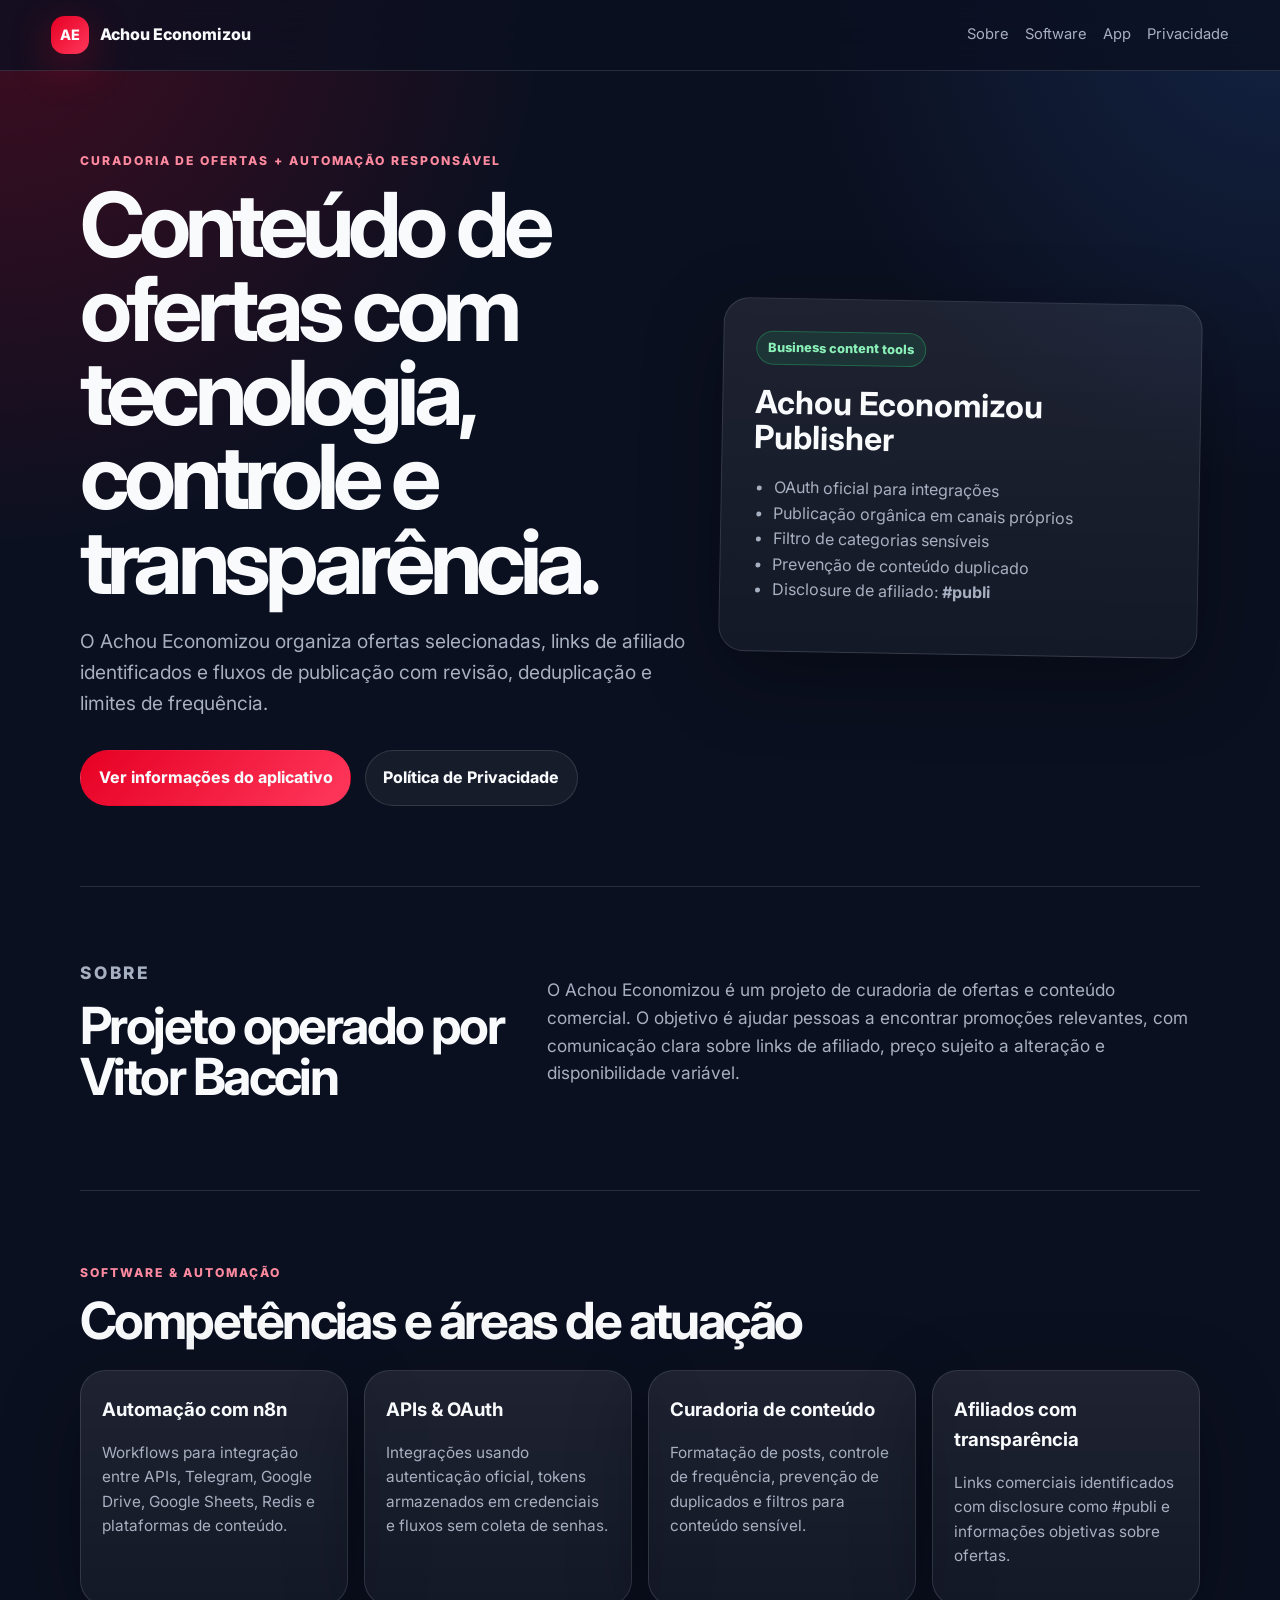
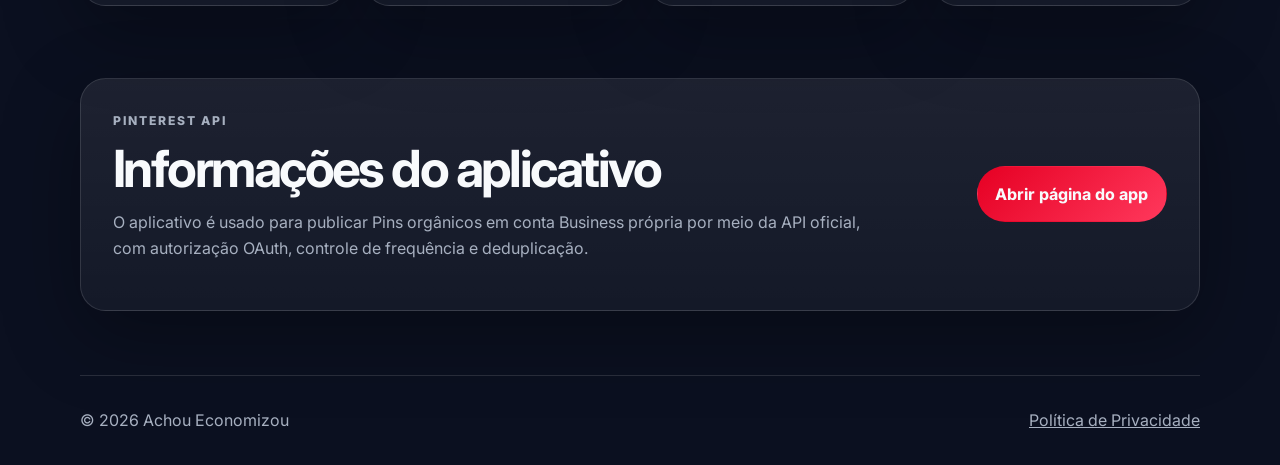
==== index.html @ 41365e76 "Create Achou Economizou public site" ====
<!doctype html>
<html lang="pt-BR">
<head>
  <meta charset="utf-8" />
  <meta name="viewport" content="width=device-width, initial-scale=1" />
  <title>Achou Economizou | Automação, Afiliados e Software</title>
  <meta name="description" content="Site oficial do Achou Economizou, projeto de curadoria de ofertas, automações de conteúdo e desenvolvimento de software por Vitor Baccin." />
  <meta property="og:title" content="Achou Economizou" />
  <meta property="og:description" content="Curadoria de ofertas, automações responsáveis e desenvolvimento de software." />
  <meta name="theme-color" content="#111827" />
  <link rel="preconnect" href="https://fonts.googleapis.com">
  <link rel="preconnect" href="https://fonts.gstatic.com" crossorigin>
  <link href="https://fonts.googleapis.com/css2?family=Inter:wght@400;500;600;700;800&display=swap" rel="stylesheet">
  <link rel="stylesheet" href="./styles.css" />
</head>
<body>
  <header class="nav">
    <a class="brand" href="./" aria-label="Achou Economizou home">
      <span class="brand-mark">AE</span>
      <span>Achou Economizou</span>
    </a>
    <nav>
      <a href="#sobre">Sobre</a>
      <a href="#software">Software</a>
      <a href="./pinterest-app/">App</a>
      <a href="./privacy-policy/">Privacidade</a>
    </nav>
  </header>

  <main>
    <section class="hero">
      <div class="hero-copy">
        <p class="eyebrow">Curadoria de ofertas + automação responsável</p>
        <h1>Conteúdo de ofertas com tecnologia, controle e transparência.</h1>
        <p class="lead">O Achou Economizou organiza ofertas selecionadas, links de afiliado identificados e fluxos de publicação com revisão, deduplicação e limites de frequência.</p>
        <div class="actions">
          <a class="button primary" href="./pinterest-app/">Ver informações do aplicativo</a>
          <a class="button" href="./privacy-policy/">Política de Privacidade</a>
        </div>
      </div>
      <div class="hero-card" aria-label="Resumo do projeto">
        <div class="status-pill">Business content tools</div>
        <h2>Achou Economizou Publisher</h2>
        <ul>
          <li>OAuth oficial para integrações</li>
          <li>Publicação orgânica em canais próprios</li>
          <li>Filtro de categorias sensíveis</li>
          <li>Prevenção de conteúdo duplicado</li>
          <li>Disclosure de afiliado: <strong>#publi</strong></li>
        </ul>
      </div>
    </section>

    <section id="sobre" class="section grid-two">
      <div>
        <p class="eyebrow">Sobre</p>
        <h2>Projeto operado por Vitor Baccin</h2>
      </div>
      <p>O Achou Economizou é um projeto de curadoria de ofertas e conteúdo comercial. O objetivo é ajudar pessoas a encontrar promoções relevantes, com comunicação clara sobre links de afiliado, preço sujeito a alteração e disponibilidade variável.</p>
    </section>

    <section id="software" class="section">
      <p class="eyebrow">Software & automação</p>
      <h2>Competências e áreas de atuação</h2>
      <div class="cards">
        <article class="card"><h3>Automação com n8n</h3><p>Workflows para integração entre APIs, Telegram, Google Drive, Google Sheets, Redis e plataformas de conteúdo.</p></article>
        <article class="card"><h3>APIs & OAuth</h3><p>Integrações usando autenticação oficial, tokens armazenados em credenciais e fluxos sem coleta de senhas.</p></article>
        <article class="card"><h3>Curadoria de conteúdo</h3><p>Formatação de posts, controle de frequência, prevenção de duplicados e filtros para conteúdo sensível.</p></article>
        <article class="card"><h3>Afiliados com transparência</h3><p>Links comerciais identificados com disclosure como #publi e informações objetivas sobre ofertas.</p></article>
      </div>
    </section>

    <section class="section callout">
      <div>
        <p class="eyebrow">Pinterest API</p>
        <h2>Informações do aplicativo</h2>
        <p>O aplicativo é usado para publicar Pins orgânicos em conta Business própria por meio da API oficial, com autorização OAuth, controle de frequência e deduplicação.</p>
      </div>
      <a class="button primary" href="./pinterest-app/">Abrir página do app</a>
    </section>
  </main>

  <footer>
    <span>© <span id="year"></span> Achou Economizou</span>
    <a href="./privacy-policy/">Política de Privacidade</a>
  </footer>
  <script>document.getElementById('year').textContent = new Date().getFullYear();</script>
</body>
</html>
---- styles.css ----
:root{--bg:#0b1020;--panel:#111827;--panel2:#172033;--text:#f8fafc;--muted:#a7b0c0;--line:rgba(255,255,255,.12);--accent:#e60023;--accent2:#ff385c;--green:#28c76f;--shadow:0 24px 80px rgba(0,0,0,.32)}*{box-sizing:border-box}html{scroll-behavior:smooth}body{margin:0;font-family:Inter,system-ui,-apple-system,Segoe UI,sans-serif;background:radial-gradient(circle at top left,rgba(230,0,35,.24),transparent 34rem),radial-gradient(circle at top right,rgba(59,130,246,.16),transparent 30rem),var(--bg);color:var(--text);line-height:1.6}a{color:inherit}.nav{position:sticky;top:0;z-index:5;display:flex;align-items:center;justify-content:space-between;gap:1rem;padding:1rem clamp(1rem,4vw,4rem);background:rgba(11,16,32,.78);backdrop-filter:blur(18px);border-bottom:1px solid var(--line)}.brand{display:flex;align-items:center;gap:.7rem;font-weight:800;text-decoration:none}.brand-mark{display:grid;place-items:center;width:2.35rem;height:2.35rem;border-radius:.85rem;background:linear-gradient(135deg,var(--accent),var(--accent2));box-shadow:0 12px 40px rgba(230,0,35,.35);font-size:.9rem}.nav nav{display:flex;gap:1rem;flex-wrap:wrap}.nav nav a{font-size:.92rem;color:var(--muted);text-decoration:none}.nav nav a:hover{color:var(--text)}main{width:min(1120px,calc(100% - 2rem));margin:auto}.hero{display:grid;grid-template-columns:1.12fr .88fr;gap:2rem;align-items:center;min-height:72vh;padding:5rem 0}.eyebrow{margin:0 0 .8rem;color:#ff8aa0;text-transform:uppercase;letter-spacing:.16em;font-weight:800;font-size:.76rem}.hero h1{font-size:clamp(2.6rem,7vw,5.8rem);line-height:.94;letter-spacing:-.065em;margin:0 0 1.4rem}.lead{font-size:1.2rem;color:var(--muted);max-width:42rem}.actions{display:flex;gap:.85rem;flex-wrap:wrap;margin-top:2rem}.button{display:inline-flex;align-items:center;justify-content:center;border:1px solid var(--line);border-radius:999px;padding:.88rem 1.1rem;text-decoration:none;font-weight:750;background:rgba(255,255,255,.05)}.button.primary{background:linear-gradient(135deg,var(--accent),var(--accent2));border-color:transparent}.hero-card,.card,.callout{background:linear-gradient(180deg,rgba(255,255,255,.08),rgba(255,255,255,.04));border:1px solid var(--line);border-radius:1.6rem;box-shadow:var(--shadow)}.hero-card{padding:2rem;transform:rotate(1deg)}.status-pill{display:inline-flex;border:1px solid rgba(40,199,111,.35);background:rgba(40,199,111,.12);color:#8af0b7;border-radius:999px;padding:.35rem .7rem;font-size:.8rem;font-weight:800}.hero-card h2{font-size:2rem;line-height:1.1;margin:1.25rem 0}.hero-card ul{padding-left:1.25rem;color:var(--muted)}.section{padding:4.5rem 0;border-top:1px solid var(--line)}.section h2{font-size:clamp(2rem,4vw,3.4rem);letter-spacing:-.05em;line-height:1;margin:.2rem 0 1rem}.grid-two{display:grid;grid-template-columns:.8fr 1.2fr;gap:2rem}.grid-two p{font-size:1.08rem;color:var(--muted)}.cards{display:grid;grid-template-columns:repeat(4,1fr);gap:1rem;margin-top:1.5rem}.card{padding:1.3rem}.card h3{margin:.2rem 0 .5rem}.card p{color:var(--muted);font-size:.96rem}.callout{display:flex;align-items:center;justify-content:space-between;gap:1.5rem;padding:2rem;margin-bottom:4rem}.callout p{color:var(--muted);max-width:48rem}footer{display:flex;justify-content:space-between;gap:1rem;flex-wrap:wrap;width:min(1120px,calc(100% - 2rem));margin:auto;padding:2rem 0;color:var(--muted);border-top:1px solid var(--line)}.page{padding:4rem 0}.prose{max-width:860px}.prose h1{font-size:clamp(2.4rem,6vw,4.5rem);letter-spacing:-.06em;line-height:1;margin:.3rem 0 1rem}.prose h2{margin-top:2.2rem;font-size:1.5rem}.prose p,.prose li{color:var(--muted)}.prose strong{color:var(--text)}.info-list{display:grid;gap:.75rem;margin:1.5rem 0}.info-row{display:grid;grid-template-columns:220px 1fr;gap:1rem;border:1px solid var(--line);border-radius:1rem;padding:1rem;background:rgba(255,255,255,.04)}.info-row span:first-child{color:#ff8aa0;font-weight:800}.badge-list{display:flex;gap:.5rem;flex-wrap:wrap;margin:1rem 0}.badge{border:1px solid var(--line);border-radius:999px;padding:.35rem .7rem;color:var(--muted);background:rgba(255,255,255,.04)}@media(max-width:850px){.hero,.grid-two{grid-template-columns:1fr}.cards{grid-template-columns:1fr 1fr}.callout{align-items:flex-start;flex-direction:column}.info-row{grid-template-columns:1fr}.nav{align-items:flex-start;flex-direction:column}.hero{padding:3rem 0}}@media(max-width:560px){.cards{grid-template-columns:1fr}.hero h1{font-size:2.6rem}}
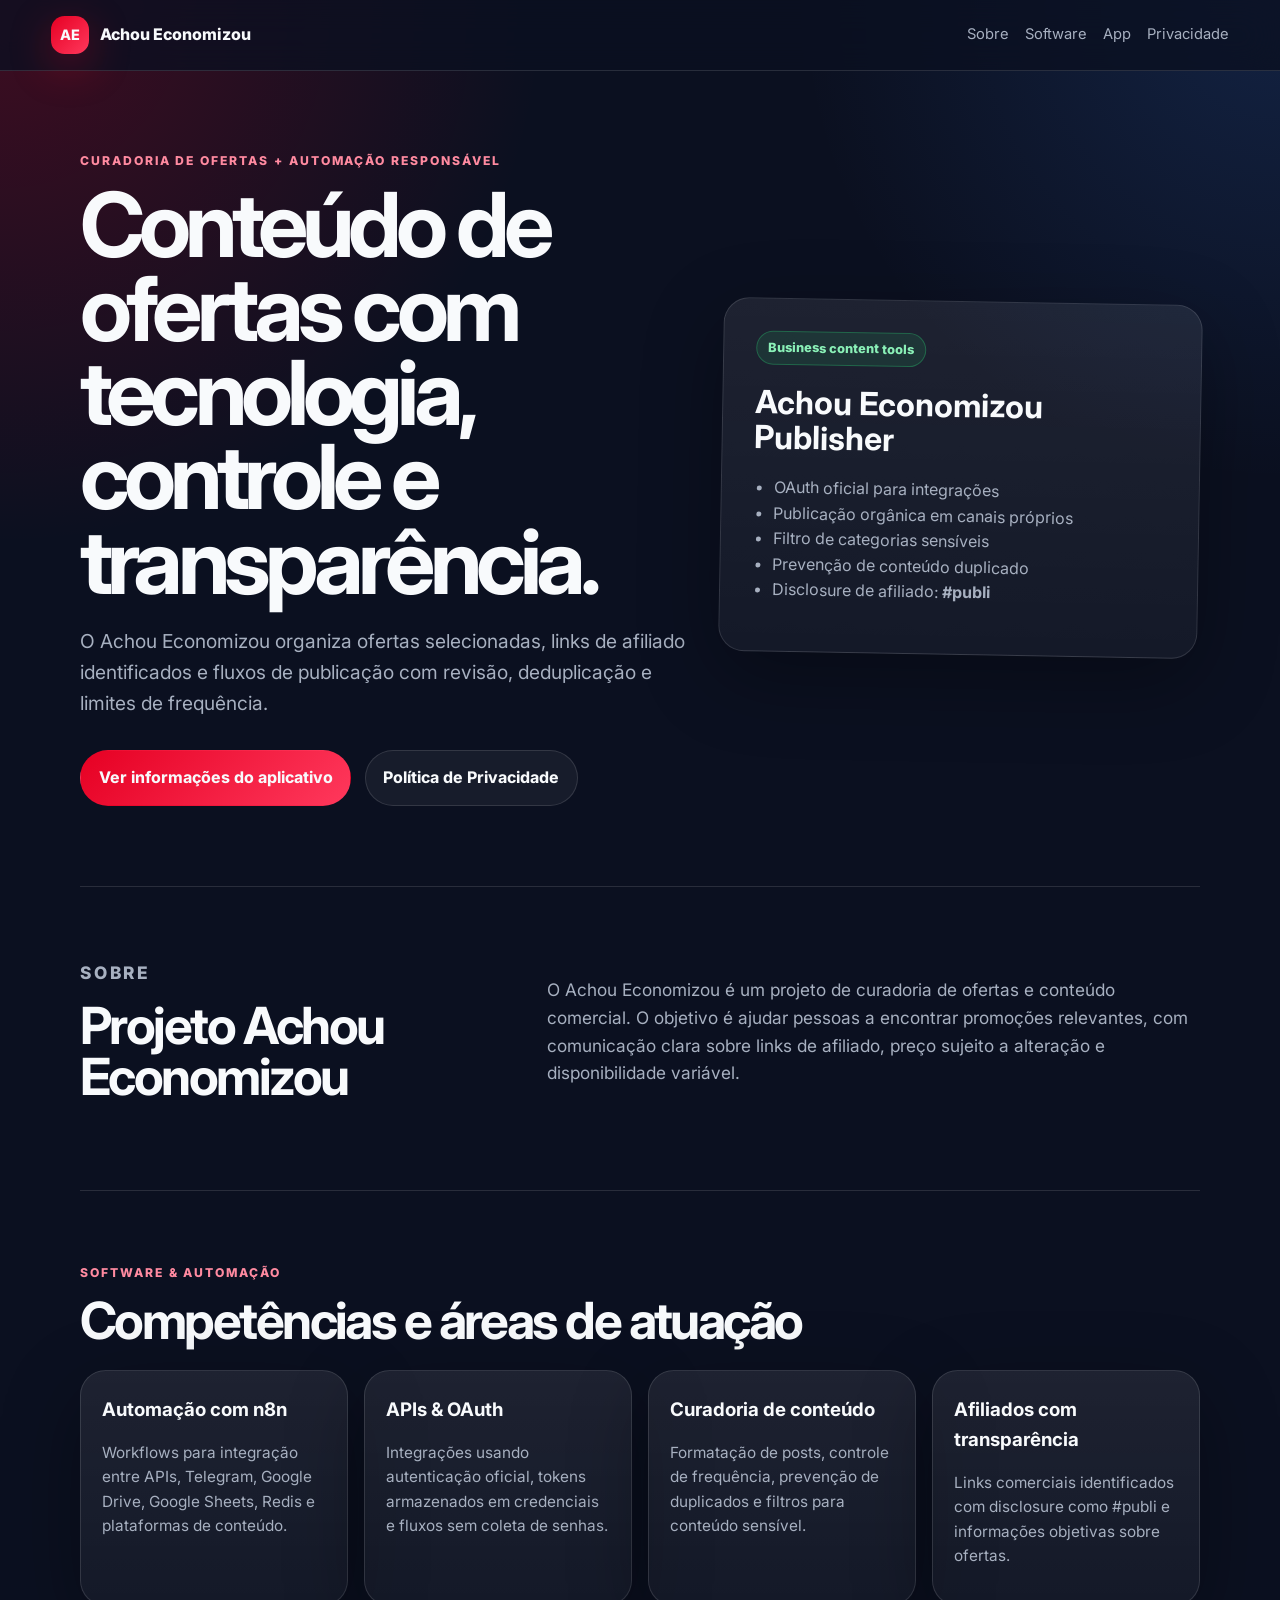
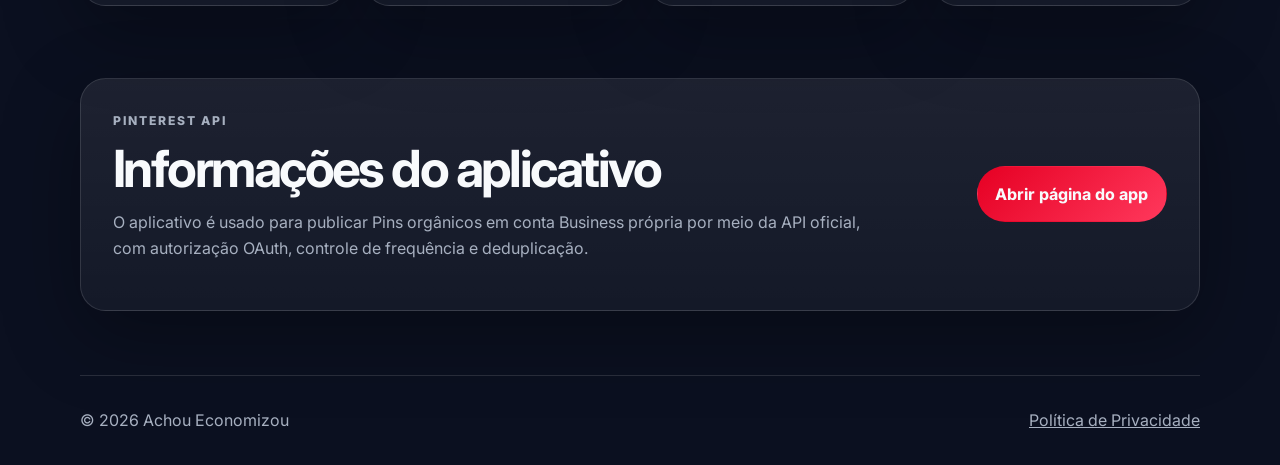
==== commit c6899a56: "Remove personal name from public site" ====
--- a/index.html
+++ b/index.html
@@ -4,7 +4,7 @@
   <meta charset="utf-8" />
   <meta name="viewport" content="width=device-width, initial-scale=1" />
   <title>Achou Economizou | Automação, Afiliados e Software</title>
-  <meta name="description" content="Site oficial do Achou Economizou, projeto de curadoria de ofertas, automações de conteúdo e desenvolvimento de software por Vitor Baccin." />
+  <meta name="description" content="Site oficial do Achou Economizou, projeto de curadoria de ofertas, automações de conteúdo e desenvolvimento de software." />
   <meta property="og:title" content="Achou Economizou" />
   <meta property="og:description" content="Curadoria de ofertas, automações responsáveis e desenvolvimento de software." />
   <meta name="theme-color" content="#111827" />
@@ -54,7 +54,7 @@
     <section id="sobre" class="section grid-two">
       <div>
         <p class="eyebrow">Sobre</p>
-        <h2>Projeto operado por Vitor Baccin</h2>
+        <h2>Projeto Achou Economizou</h2>
       </div>
       <p>O Achou Economizou é um projeto de curadoria de ofertas e conteúdo comercial. O objetivo é ajudar pessoas a encontrar promoções relevantes, com comunicação clara sobre links de afiliado, preço sujeito a alteração e disponibilidade variável.</p>
     </section>
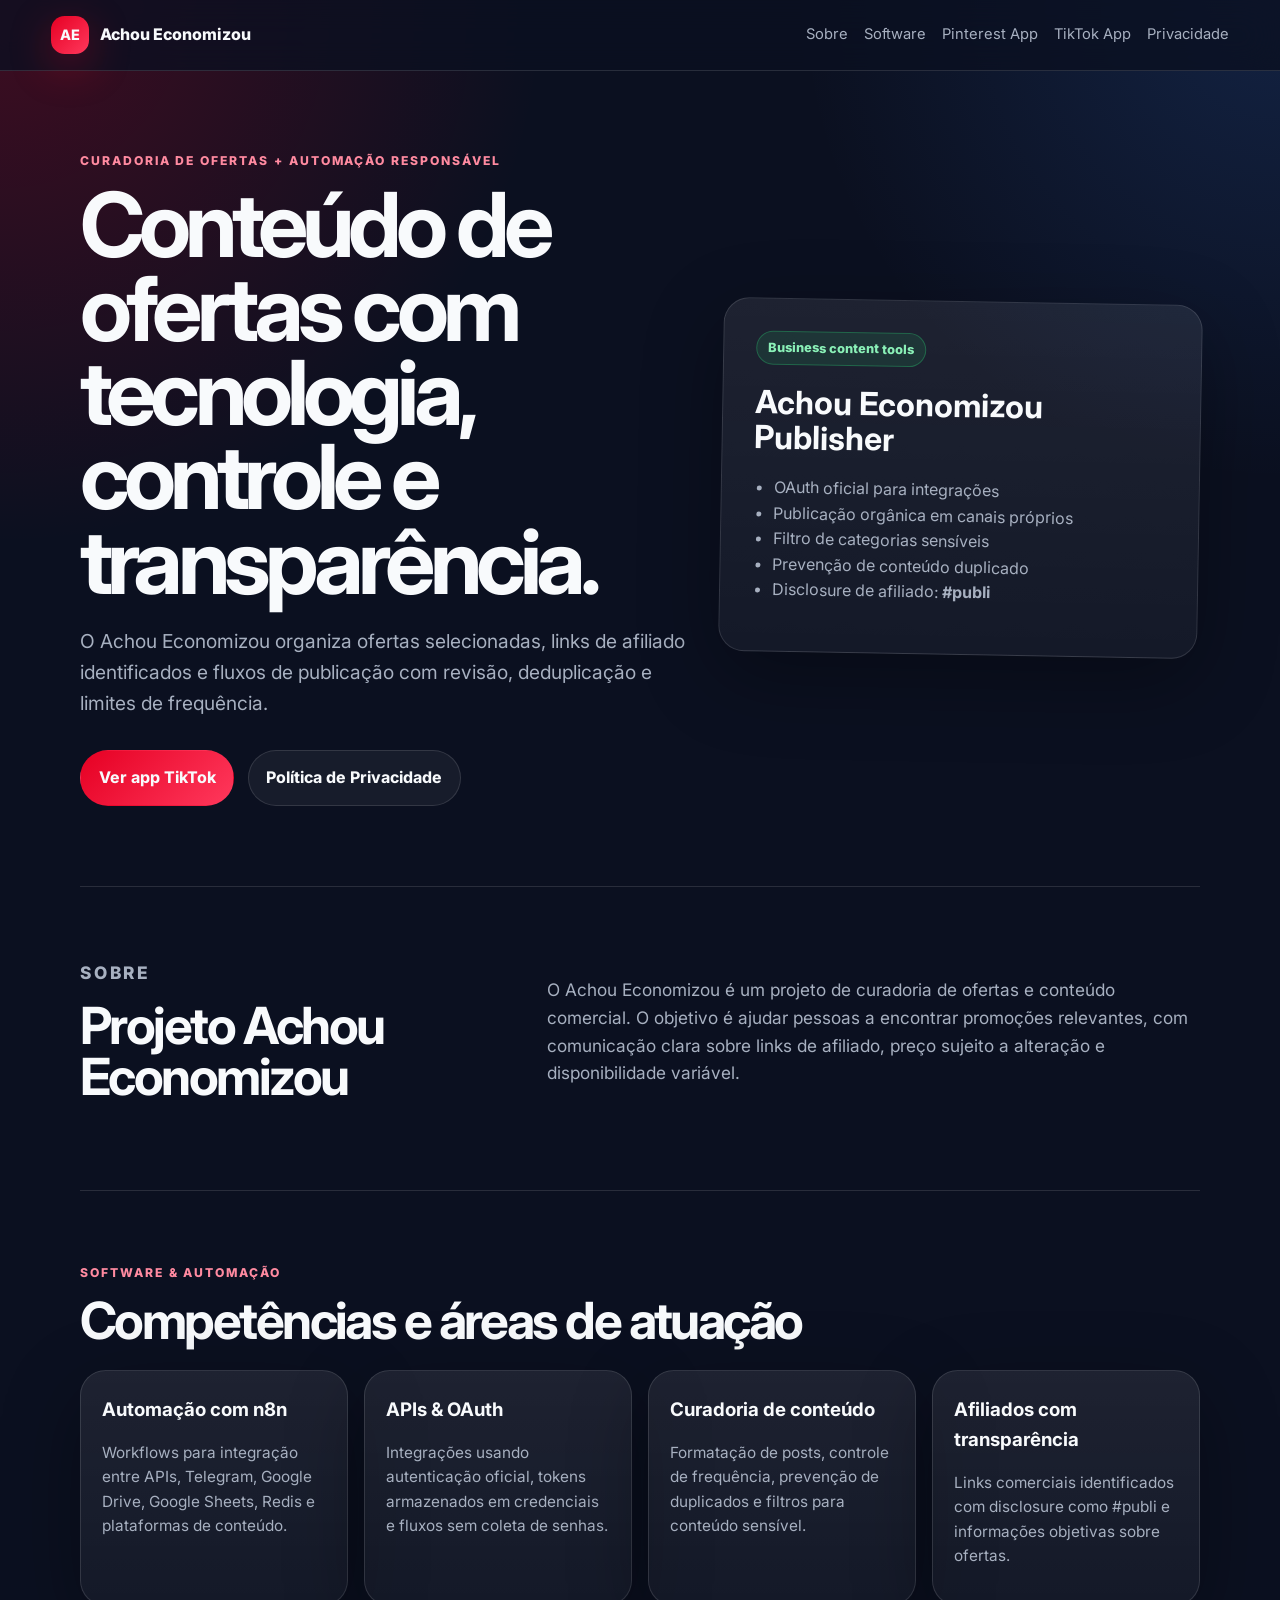
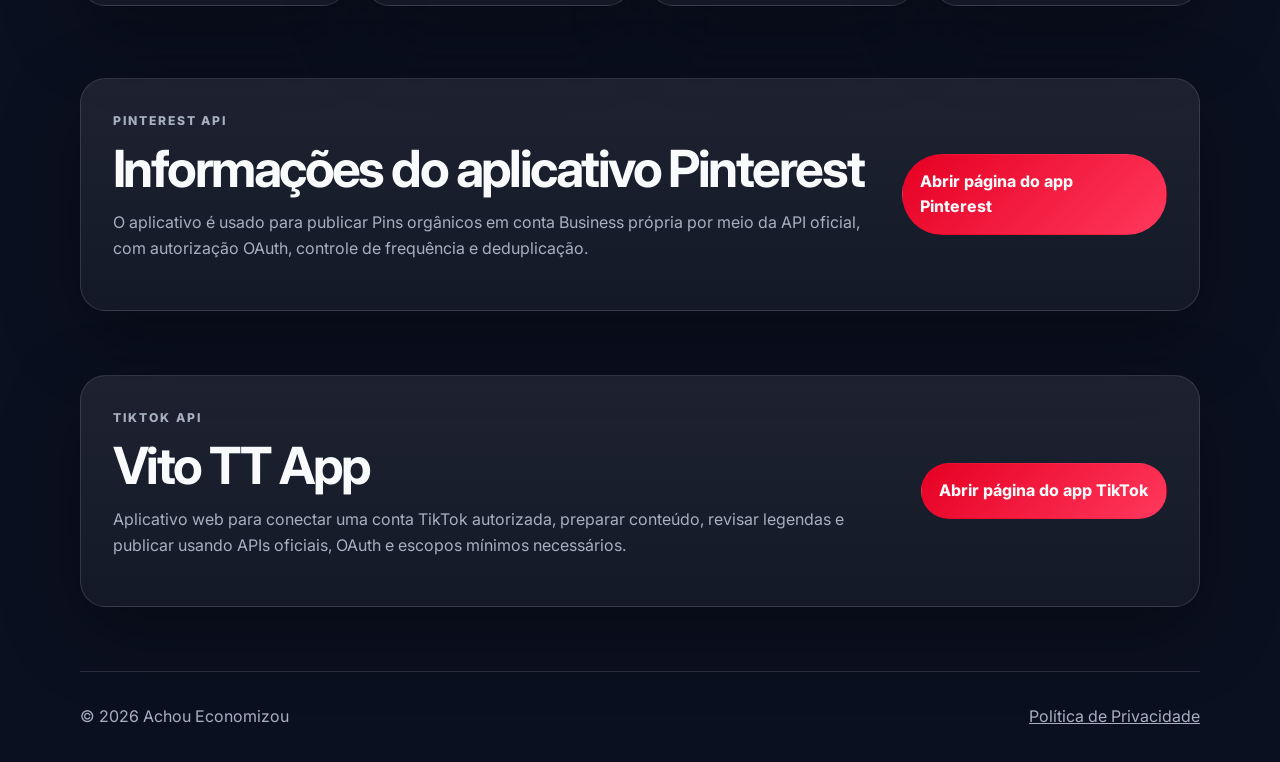
==== commit a0eb3114: "Add Vito TT App pages for TikTok review" ====
--- a/index.html
+++ b/index.html
@@ -22,7 +22,7 @@
     <nav>
       <a href="#sobre">Sobre</a>
       <a href="#software">Software</a>
-      <a href="./pinterest-app/">App</a>
+      <a href="./pinterest-app/">Pinterest App</a><a href="./vito-tt-app/">TikTok App</a>
       <a href="./privacy-policy/">Privacidade</a>
     </nav>
   </header>
@@ -34,7 +34,7 @@
         <h1>Conteúdo de ofertas com tecnologia, controle e transparência.</h1>
         <p class="lead">O Achou Economizou organiza ofertas selecionadas, links de afiliado identificados e fluxos de publicação com revisão, deduplicação e limites de frequência.</p>
         <div class="actions">
-          <a class="button primary" href="./pinterest-app/">Ver informações do aplicativo</a>
+          <a class="button primary" href="./vito-tt-app/">Ver app TikTok</a>
           <a class="button" href="./privacy-policy/">Política de Privacidade</a>
         </div>
       </div>
@@ -73,10 +73,19 @@
     <section class="section callout">
       <div>
         <p class="eyebrow">Pinterest API</p>
-        <h2>Informações do aplicativo</h2>
+        <h2>Informações do aplicativo Pinterest</h2>
         <p>O aplicativo é usado para publicar Pins orgânicos em conta Business própria por meio da API oficial, com autorização OAuth, controle de frequência e deduplicação.</p>
       </div>
-      <a class="button primary" href="./pinterest-app/">Abrir página do app</a>
+      <a class="button primary" href="./pinterest-app/">Abrir página do app Pinterest</a>
+    </section>
+
+    <section class="section callout">
+      <div>
+        <p class="eyebrow">TikTok API</p>
+        <h2>Vito TT App</h2>
+        <p>Aplicativo web para conectar uma conta TikTok autorizada, preparar conteúdo, revisar legendas e publicar usando APIs oficiais, OAuth e escopos mínimos necessários.</p>
+      </div>
+      <a class="button primary" href="./vito-tt-app/">Abrir página do app TikTok</a>
     </section>
   </main>
 
